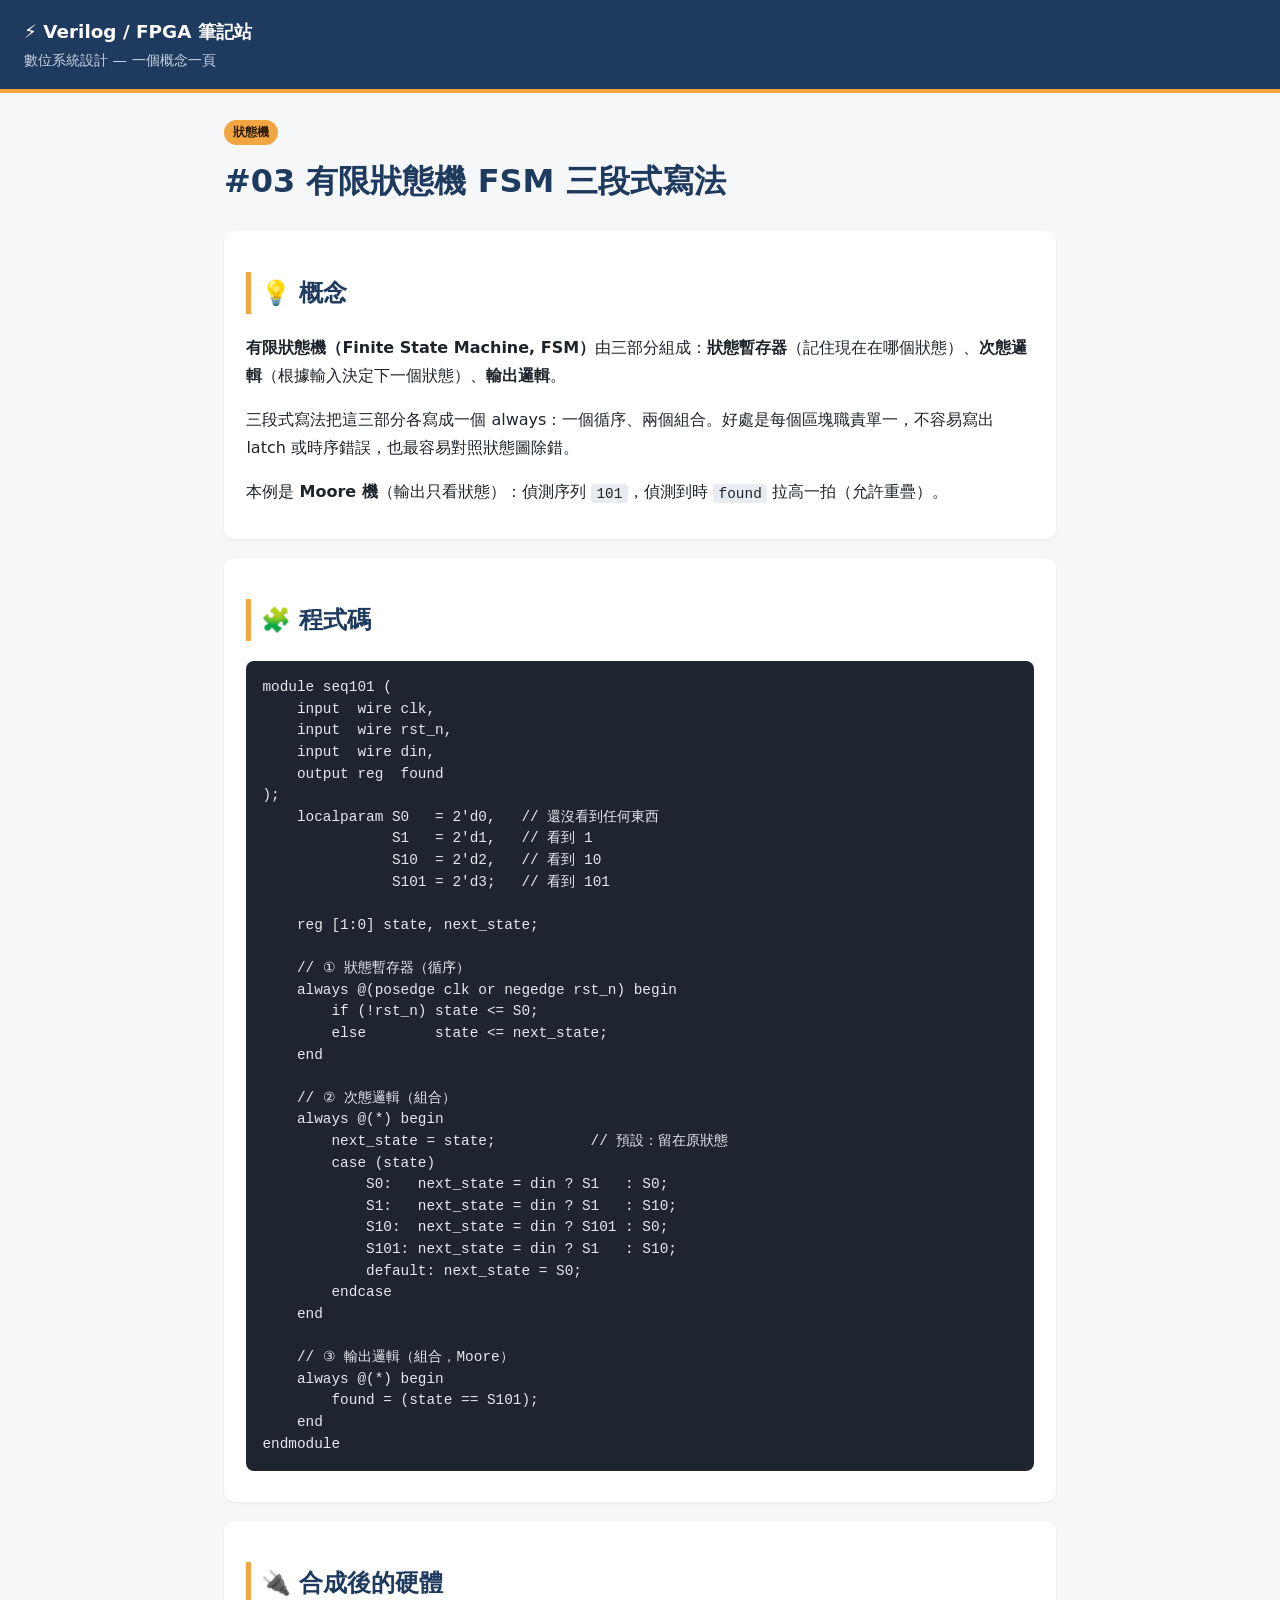
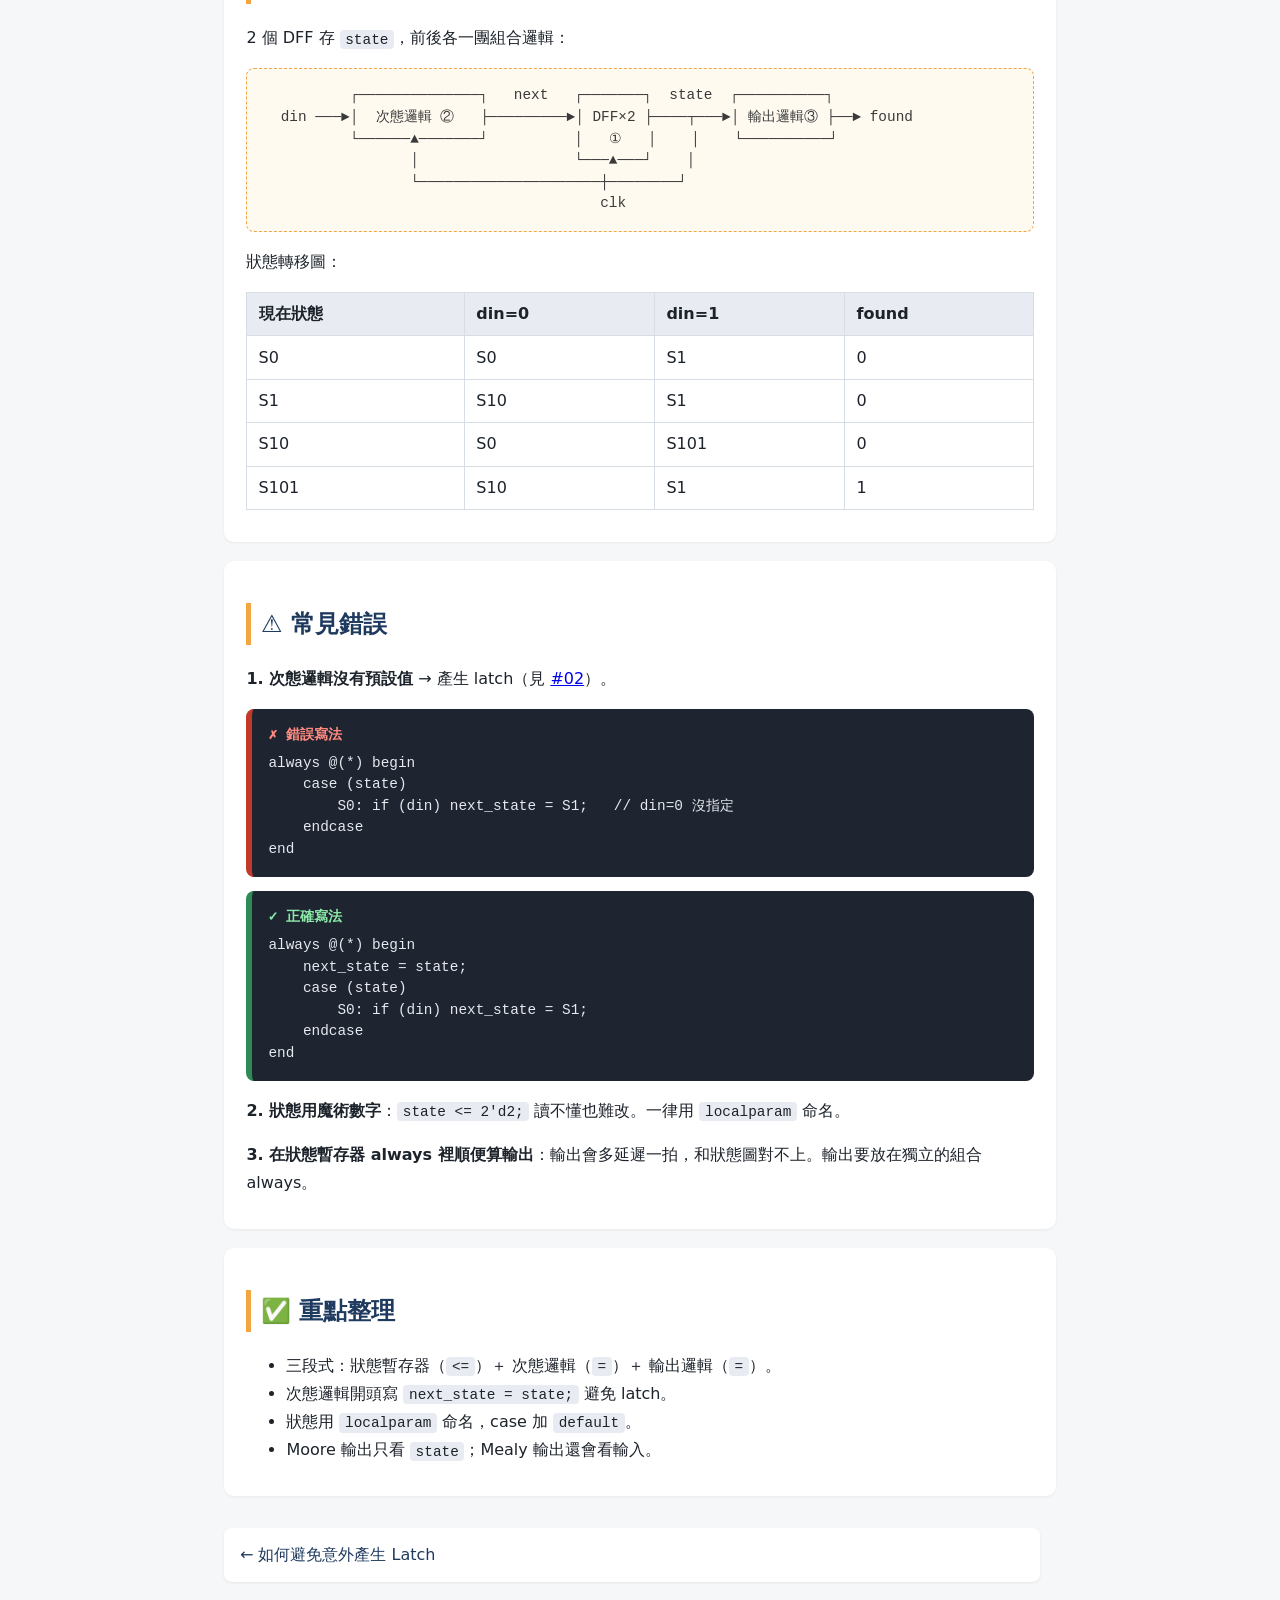
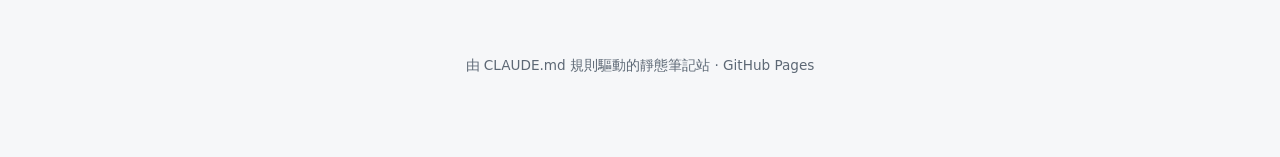
==== notes/03-fsm-design.html @ b361bc22 "Create 03-fsm-design.html" ====
<!DOCTYPE html>
<html lang="zh-Hant">
<head>
    <meta charset="UTF-8">
    <meta name="viewport" content="width=device-width, initial-scale=1.0">
    <meta name="note-id" content="03">
    <title>有限狀態機 FSM 三段式寫法 | Verilog / FPGA 筆記站</title>
    <link rel="stylesheet" href="../assets/style.css">
    <script src="../assets/site.js" defer></script>
</head>
<body>
    <header class="site">
        <a href="../">⚡ Verilog / FPGA 筆記站</a>
        <div class="sub">數位系統設計 — 一個概念一頁</div>
    </header>
    <main>
        <span class="tag">狀態機</span>
        <h1>#03 有限狀態機 FSM 三段式寫法</h1>

        <section id="concept">
            <h2>💡 概念</h2>
            <p><b>有限狀態機（Finite State Machine, FSM）</b>由三部分組成：<b>狀態暫存器</b>（記住現在在哪個狀態）、<b>次態邏輯</b>（根據輸入決定下一個狀態）、<b>輸出邏輯</b>。</p>
            <p>三段式寫法把這三部分各寫成一個 always：一個循序、兩個組合。好處是每個區塊職責單一，不容易寫出 latch 或時序錯誤，也最容易對照狀態圖除錯。</p>
            <p>本例是 <b>Moore 機</b>（輸出只看狀態）：偵測序列 <code>101</code>，偵測到時 <code>found</code> 拉高一拍（允許重疊）。</p>
        </section>

        <section id="code">
            <h2>🧩 程式碼</h2>
<pre><code class="verilog">module seq101 (
    input  wire clk,
    input  wire rst_n,
    input  wire din,
    output reg  found
);
    localparam S0   = 2'd0,   // 還沒看到任何東西
               S1   = 2'd1,   // 看到 1
               S10  = 2'd2,   // 看到 10
               S101 = 2'd3;   // 看到 101

    reg [1:0] state, next_state;

    // ① 狀態暫存器（循序）
    always @(posedge clk or negedge rst_n) begin
        if (!rst_n) state &lt;= S0;
        else        state &lt;= next_state;
    end

    // ② 次態邏輯（組合）
    always @(*) begin
        next_state = state;           // 預設：留在原狀態
        case (state)
            S0:   next_state = din ? S1   : S0;
            S1:   next_state = din ? S1   : S10;
            S10:  next_state = din ? S101 : S0;
            S101: next_state = din ? S1   : S10;
            default: next_state = S0;
        endcase
    end

    // ③ 輸出邏輯（組合，Moore）
    always @(*) begin
        found = (state == S101);
    end
endmodule</code></pre>
        </section>

        <section id="hardware">
            <h2>🔌 合成後的硬體</h2>
            <p>2 個 DFF 存 <code>state</code>，前後各一團組合邏輯：</p>
<pre class="ascii">          ┌──────────────┐   next   ┌───────┐  state  ┌──────────┐
  din ───►│  次態邏輯 ②   ├─────────►│ DFF×2 ├────┬───►│ 輸出邏輯③ ├──► found
          └──────▲───────┘          │   ①   │    │    └──────────┘
                 │                  └───▲───┘    │
                 └─────────────────────┼────────┘
                                       clk</pre>
            <p>狀態轉移圖：</p>
            <table>
                <tr><th>現在狀態</th><th>din=0</th><th>din=1</th><th>found</th></tr>
                <tr><td>S0</td><td>S0</td><td>S1</td><td>0</td></tr>
                <tr><td>S1</td><td>S10</td><td>S1</td><td>0</td></tr>
                <tr><td>S10</td><td>S0</td><td>S101</td><td>0</td></tr>
                <tr><td>S101</td><td>S10</td><td>S1</td><td>1</td></tr>
            </table>
        </section>

        <section id="pitfalls">
            <h2>⚠️ 常見錯誤</h2>
            <p><b>1. 次態邏輯沒有預設值</b> → 產生 latch（見 <a href="02-avoid-latch.html">#02</a>）。</p>
<pre class="bad"><code>always @(*) begin
    case (state)
        S0: if (din) next_state = S1;   // din=0 沒指定
    endcase
end</code></pre>
<pre class="good"><code>always @(*) begin
    next_state = state;
    case (state)
        S0: if (din) next_state = S1;
    endcase
end</code></pre>
            <p><b>2. 狀態用魔術數字</b>：<code>state &lt;= 2'd2;</code> 讀不懂也難改。一律用 <code>localparam</code> 命名。</p>
            <p><b>3. 在狀態暫存器 always 裡順便算輸出</b>：輸出會多延遲一拍，和狀態圖對不上。輸出要放在獨立的組合 always。</p>
        </section>

        <section id="summary">
            <h2>✅ 重點整理</h2>
            <ul>
                <li>三段式：狀態暫存器（<code>&lt;=</code>）＋ 次態邏輯（<code>=</code>）＋ 輸出邏輯（<code>=</code>）。</li>
                <li>次態邏輯開頭寫 <code>next_state = state;</code> 避免 latch。</li>
                <li>狀態用 <code>localparam</code> 命名，case 加 <code>default</code>。</li>
                <li>Moore 輸出只看 <code>state</code>；Mealy 輸出還會看輸入。</li>
            </ul>
        </section>
    </main>
    <footer>由 CLAUDE.md 規則驅動的靜態筆記站 · GitHub Pages</footer>
</body>
</html>
---- assets/style.css ----
:root {
    --brand: #1f3a5f;
    --accent: #f2a541;
    --bg: #f6f7f9;
    --card: #ffffff;
    --text: #1d232b;
    --muted: #5d6875;
    --code-bg: #1e2430;
    --code-text: #e6e9ef;
    --good: #2e8b57;
    --bad: #c0392b;
}

* { box-sizing: border-box; }

body {
    margin: 0;
    font-family: "Noto Sans TC", "PingFang TC", "Microsoft JhengHei", system-ui, sans-serif;
    background: var(--bg);
    color: var(--text);
    line-height: 1.75;
}

header.site {
    background: var(--brand);
    color: #fff;
    padding: 1rem 1.5rem;
    border-bottom: 4px solid var(--accent);
}
header.site a { color: #fff; text-decoration: none; font-weight: 700; font-size: 1.15rem; }
header.site .sub { color: #c9d4e3; font-size: .9rem; }

main { max-width: 880px; margin: 0 auto; padding: 1.5rem; }

h1 { color: var(--brand); margin-top: .5rem; }
h2 { color: var(--brand); border-left: 5px solid var(--accent); padding-left: .6rem; margin-top: 2.2rem; }

section { background: var(--card); border-radius: 10px; padding: .4rem 1.4rem 1rem; margin: 1.2rem 0; box-shadow: 0 1px 3px rgba(0,0,0,.06); }

pre {
    background: var(--code-bg);
    color: var(--code-text);
    padding: 1rem;
    border-radius: 8px;
    overflow-x: auto;
    font-size: .9rem;
    line-height: 1.5;
}
code { font-family: "JetBrains Mono", Consolas, "Courier New", monospace; }
p code, li code, td code { background: #e8ecf2; padding: .1rem .35rem; border-radius: 4px; font-size: .9em; }

pre.bad  { border-left: 6px solid var(--bad); }
pre.good { border-left: 6px solid var(--good); }
pre.bad::before  { content: "✗ 錯誤寫法"; display: block; color: #ff8a80; font-weight: 700; margin-bottom: .4rem; font-family: inherit; }
pre.good::before { content: "✓ 正確寫法"; display: block; color: #8be9a8; font-weight: 700; margin-bottom: .4rem; font-family: inherit; }

pre.ascii { background: #fffaf0; color: #3a3a3a; border: 1px dashed var(--accent); }

.callout { background: #eef4fb; border-left: 5px solid var(--brand); padding: .7rem 1rem; border-radius: 6px; margin: 1rem 0; }
.callout.warn { background: #fff4e5; border-left-color: var(--accent); }

.tag { display: inline-block; background: var(--accent); color: #2b1b00; font-size: .78rem; font-weight: 700; padding: .1rem .55rem; border-radius: 999px; }

table { border-collapse: collapse; width: 100%; margin: 1rem 0; }
th, td { border: 1px solid #d7dde5; padding: .45rem .7rem; text-align: left; }
th { background: #e8ecf2; }

/* 首頁卡片 */
.note-list { display: grid; grid-template-columns: repeat(auto-fill, minmax(250px, 1fr)); gap: 1rem; padding: 0; list-style: none; }
.note-list a { display: block; height: 100%; background: var(--card); border-radius: 10px; padding: 1rem 1.2rem; text-decoration: none; color: var(--text); box-shadow: 0 1px 3px rgba(0,0,0,.08); border-top: 4px solid var(--brand); transition: transform .12s; }
.note-list a:hover { transform: translateY(-3px); border-top-color: var(--accent); }
.note-list .num { color: var(--muted); font-size: .85rem; }
.note-list h3 { margin: .3rem 0; color: var(--brand); }
.note-list p { margin: .3rem 0 0; color: var(--muted); font-size: .92rem; }

/* 上一篇 / 下一篇 */
nav.pager { display: flex; justify-content: space-between; gap: 1rem; margin: 2rem 0 1rem; }
nav.pager a { flex: 1; background: var(--card); padding: .8rem 1rem; border-radius: 8px; text-decoration: none; color: var(--brand); box-shadow: 0 1px 3px rgba(0,0,0,.08); }
nav.pager a.next { text-align: right; }

footer { text-align: center; color: var(--muted); font-size: .85rem; padding: 2rem 1rem; }
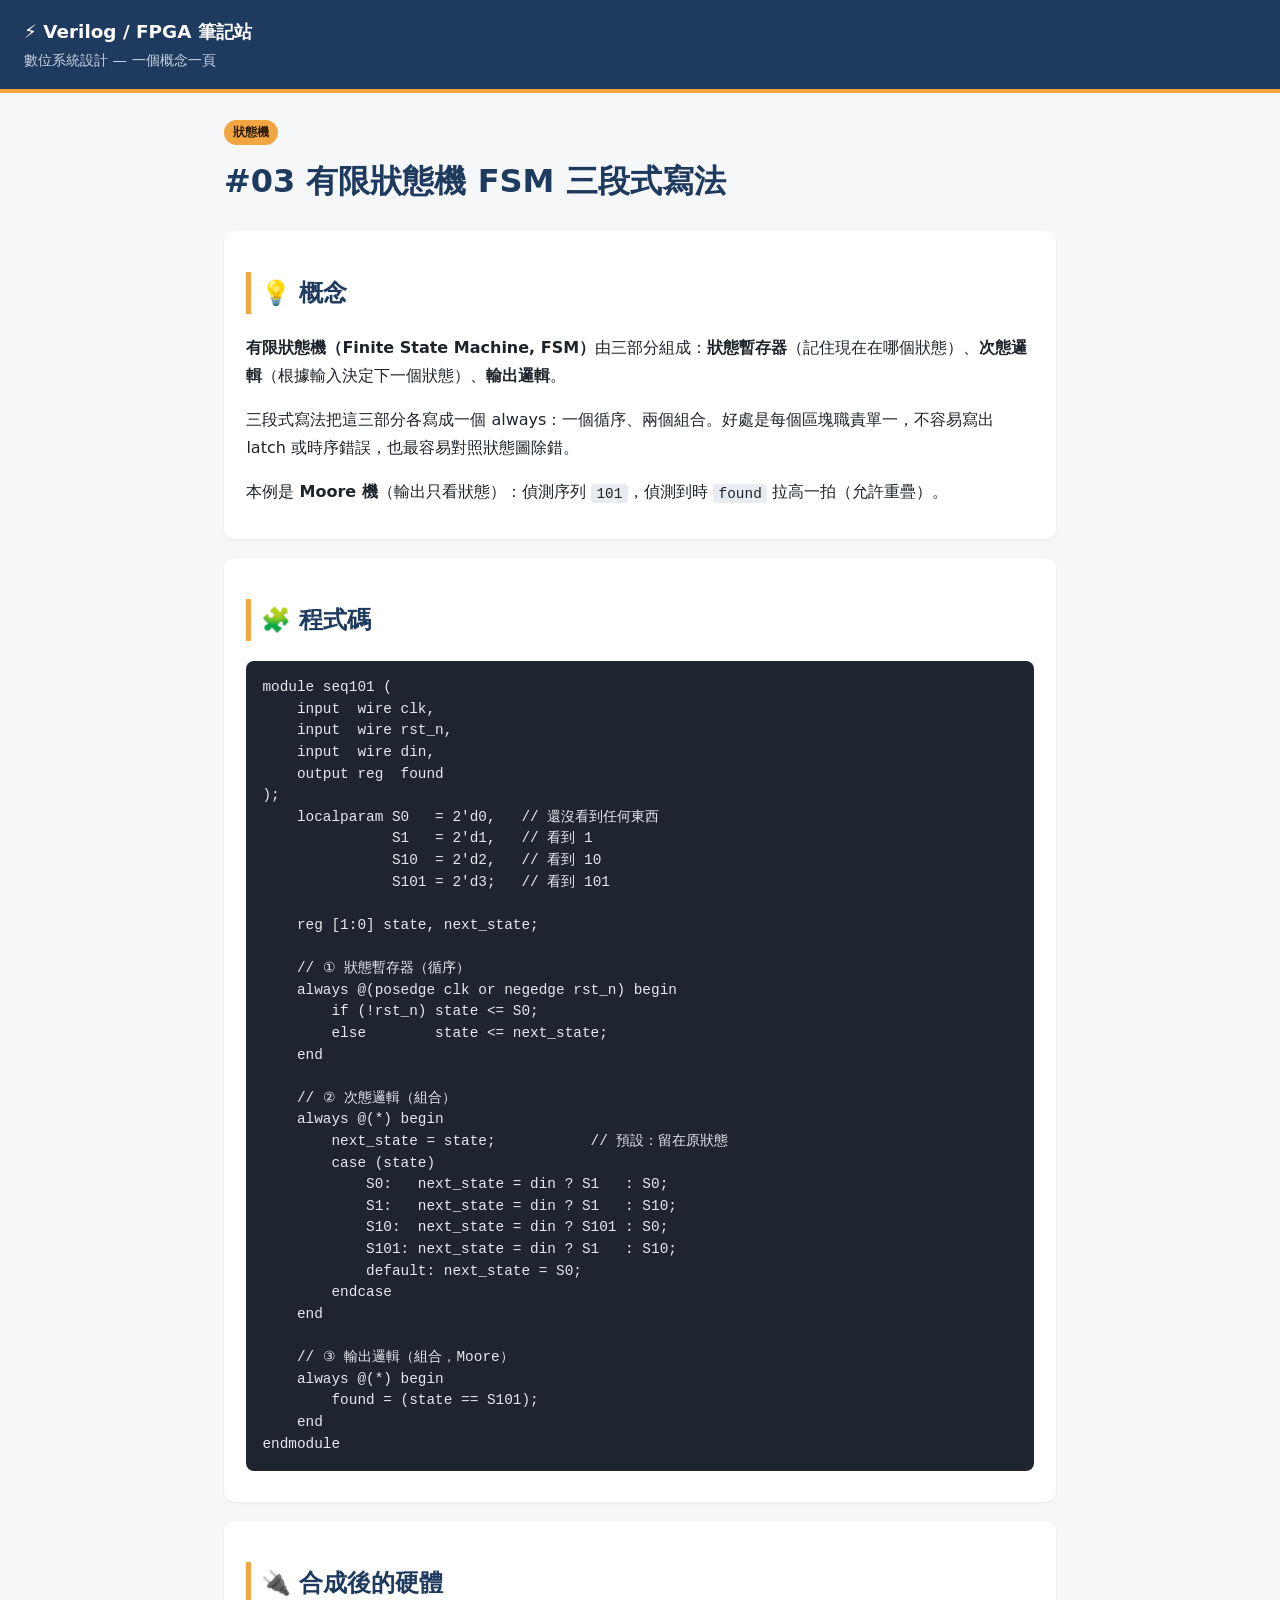
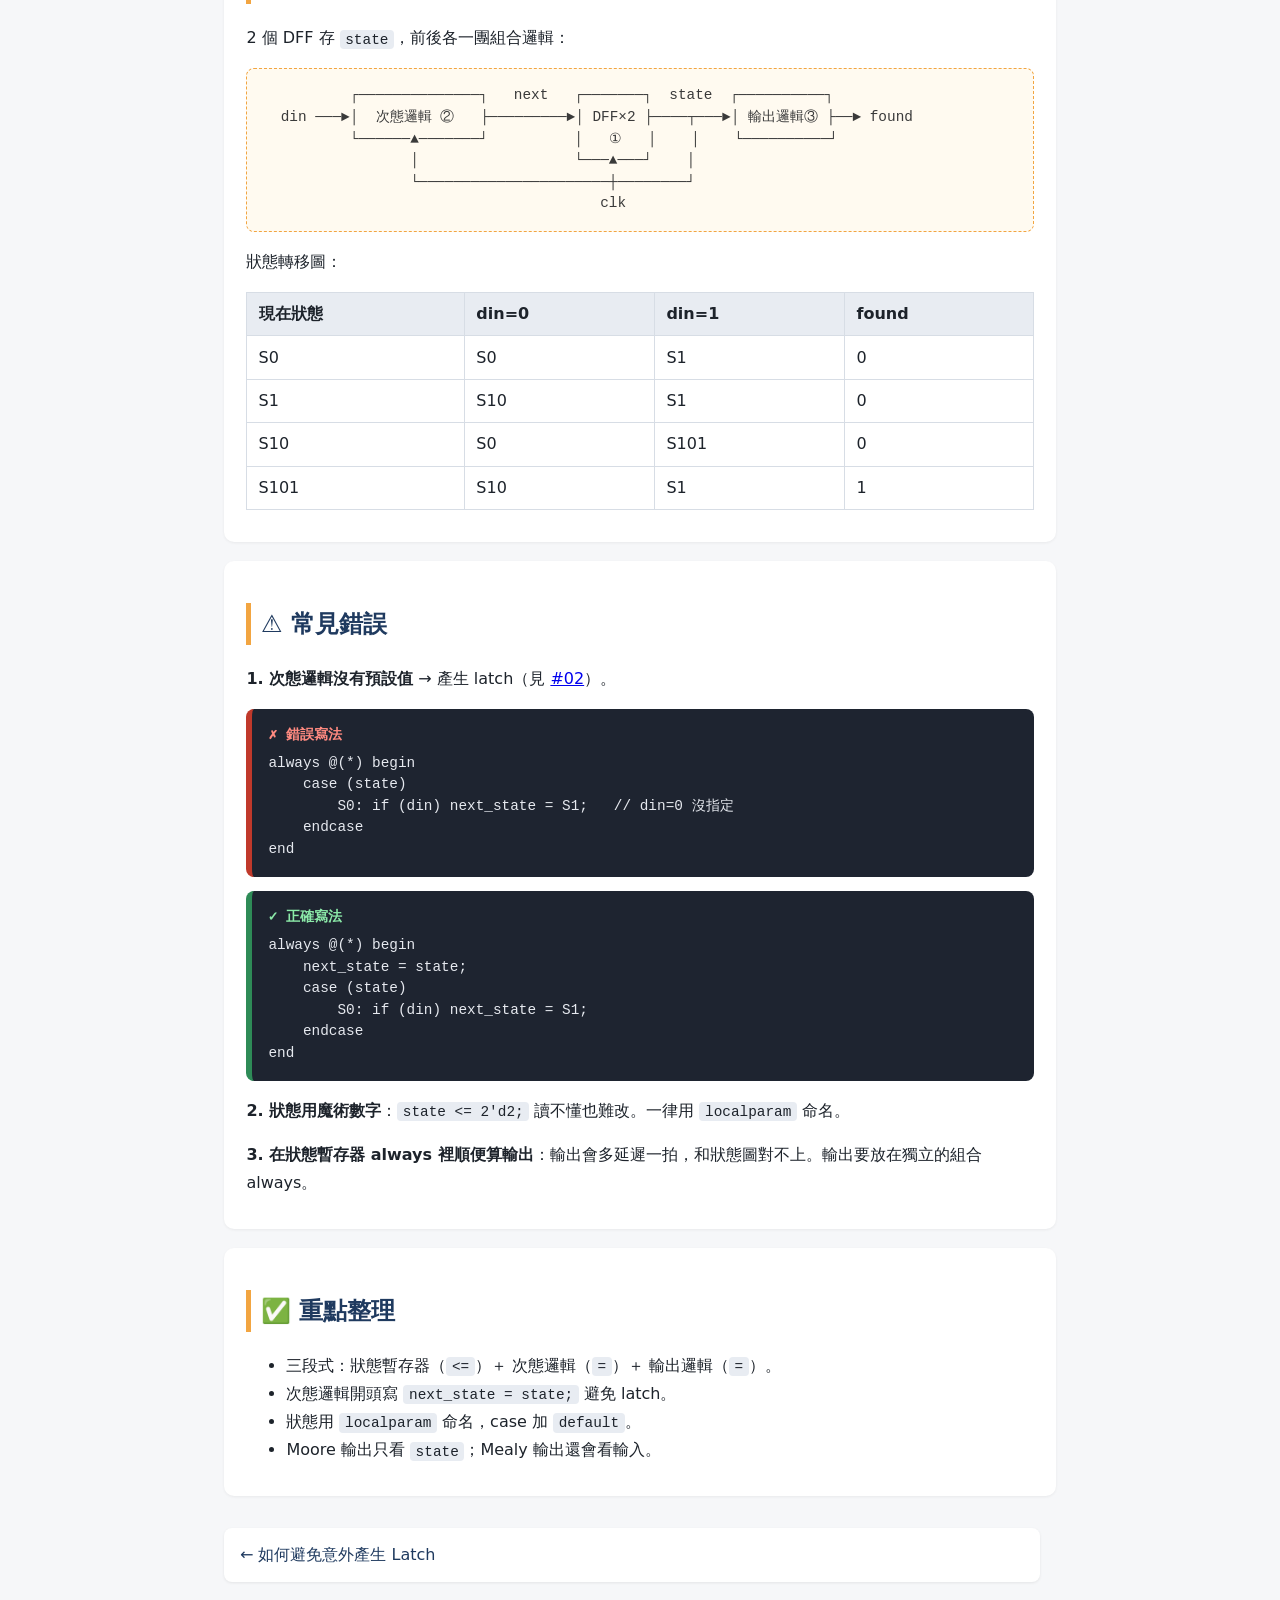
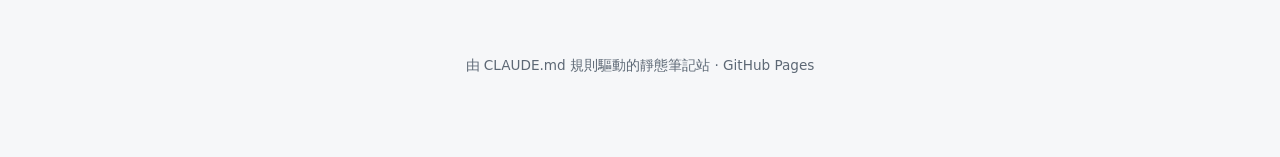
==== commit 396b8ff8: "Update 03-fsm-design.html" ====
--- a/notes/03-fsm-design.html
+++ b/notes/03-fsm-design.html
@@ -71,7 +71,7 @@
   din ───►│  次態邏輯 ②   ├─────────►│ DFF×2 ├────┬───►│ 輸出邏輯③ ├──► found
           └──────▲───────┘          │   ①   │    │    └──────────┘
                  │                  └───▲───┘    │
-                 └─────────────────────┼────────┘
+                 └──────────────────────┼────────┘
                                        clk</pre>
             <p>狀態轉移圖：</p>
             <table>
